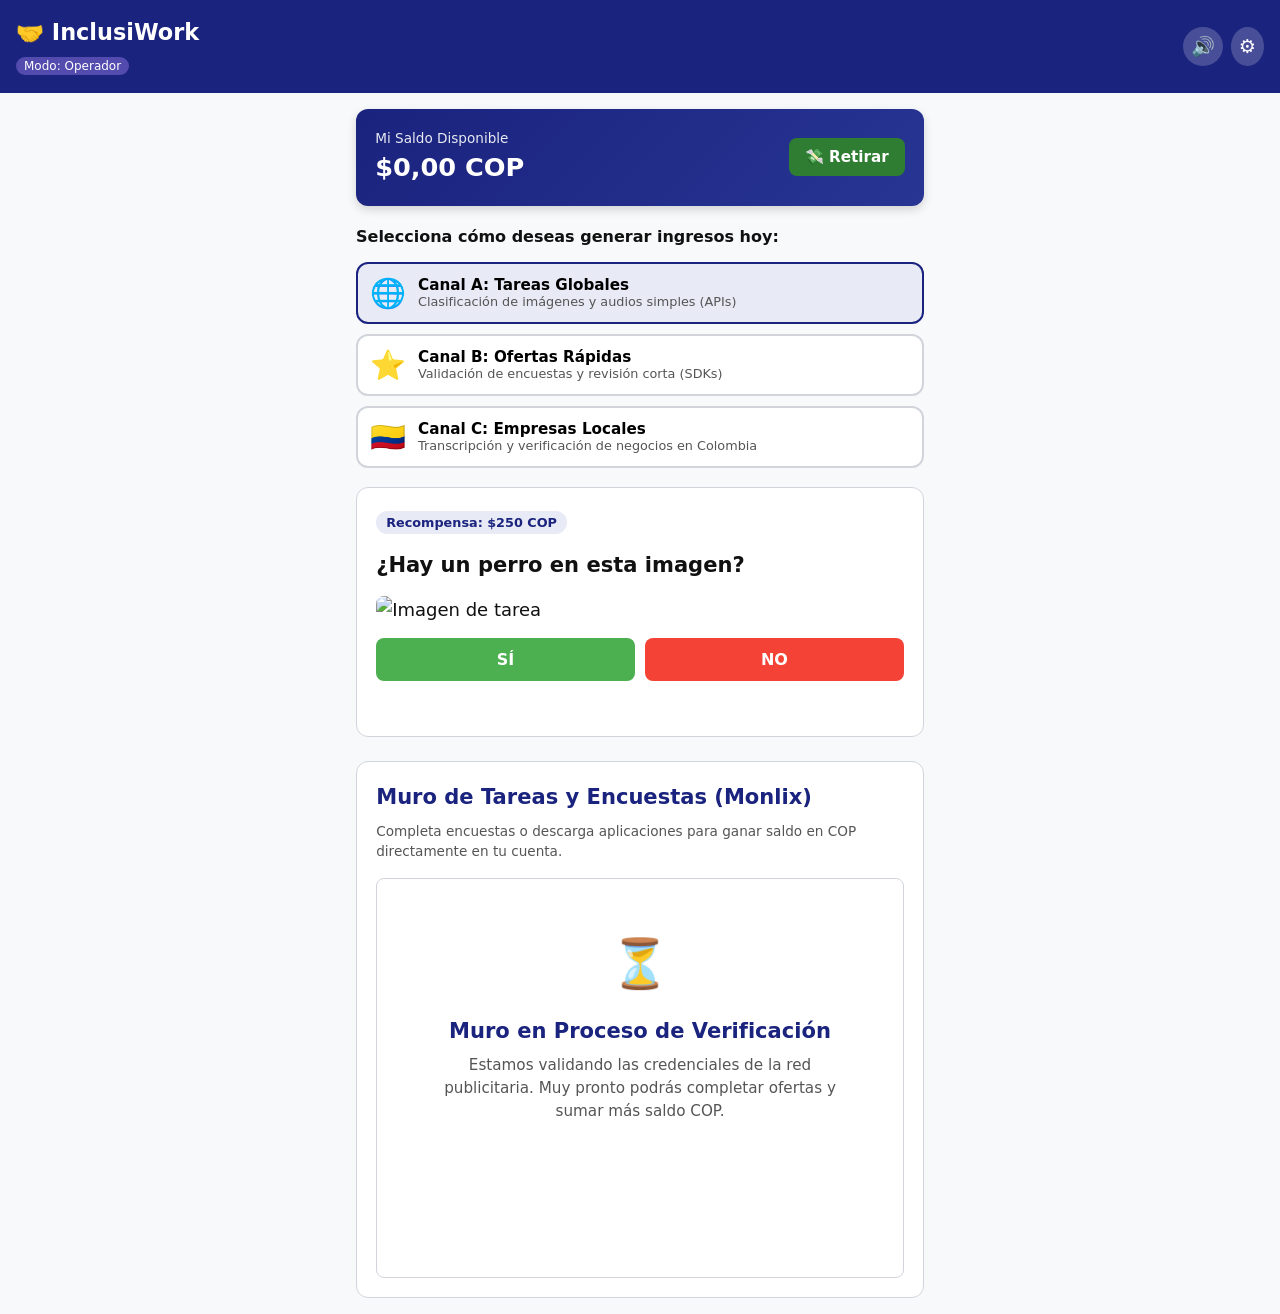
==== index.html @ e44bba0a "Actualizar index.html" ====
<!doctype html>
<html lang="es">
    <head>
        <meta charset="UTF-8" />
        <meta name="viewport" content="width=device-width, initial-scale=1.0" />
        <meta name="theme-color" content="#1a237e" />
        <title>InclusiWork - Microtareas e Ingresos</title>
        <link rel="stylesheet" href="css/styles.css?v=1.0" />
        <link rel="manifest" href="manifest.json" />
    </head>
    <body>
        <header class="navbar">
            <div class="logo-area">
                <h1>🤝 InclusiWork</h1>
                <span id="role-indicator" class="role-badge">Modo: Operador</span>
            </div>
            <div class="actions-area">
                <button
                    id="btn-voice"
                    onclick="toggleVoiceAssist()"
                    class="icon-btn"
                    title="Lector de Voz"
                    aria-label="Activar lector de voz"
                    >🔊</button
                >
                <button
                    id="btn-role"
                    onclick="switchUserRole()"
                    class="icon-btn"
                    title="Cambiar Modo de Usuario"
                    aria-label="Cambiar modo entre Operador y Tutor"
                    >⚙️</button
                >
            </div>
        </header>

        <main class="container">
            <!-- Balance y Resumen de Ganancias -->
            <section class="wallet-card">
                <div class="wallet-info">
                    <p class="wallet-label">Mi Saldo Disponible</p>
                    <h2 id="user-balance">$0.00 COP</h2>
                </div>
                <button class="btn-withdraw" onclick="openPaymentModal()"
                    >💸 Retirar</button
                >
            </section>

            <!-- Selector de Canal de Tareas (3 Vías) -->
            <section class="channels-section">
                <h3>Selecciona cómo deseas generar ingresos hoy:</h3>
                <div class="channels-grid">
                    <button
                        class="channel-card active"
                        onclick="selectChannel('api')"
                        id="chan-api"
                    >
                        <span class="chan-icon">🌐</span>
                        <div class="chan-text">
                            <strong>Canal A: Tareas Globales</strong>
                            <small
                                >Clasificación de imágenes y audios simples
                                (APIs)</small
                            >
                        </div>
                    </button>

                    <button
                        class="channel-card"
                        onclick="selectChannel('sdk')"
                        id="chan-sdk"
                    >
                        <span class="chan-icon">⭐</span>
                        <div class="chan-text">
                            <strong>Canal B: Ofertas Rápidas</strong>
                            <small
                                >Validación de encuestas y revisión corta
                                (SDKs)</small
                            >
                        </div>
                    </button>

                    <button
                        class="channel-card"
                        onclick="selectChannel('b2b')"
                        id="chan-b2b"
                    >
                        <span class="chan-icon">🇨🇴</span>
                        <div class="chan-text">
                            <strong>Canal C: Empresas Locales</strong>
                            <small
                                >Transcripción y verificación de negocios en
                                Colombia</small
                            >
                        </div>
                    </button>
                </div>
            </section>

            <!-- Área Dinámica donde se cargan las Microtareas -->
            <section id="task-workspace" class="workspace-card">
                <div id="task-content">
                    <p style="text-align: center; color: var(--subtext-color)"
                        >Cargando microtareas accesibles...</p
                    >
                </div>
            </section>

            <!-- Contenedor del Offerwall de Monlix -->
            <section style="margin-top: 1.5rem;" class="workspace-card">
                <h3 style="margin-bottom: 0.5rem; color: #1a237e;">Muro de Tareas y Encuestas (Monlix)</h3>
                <p style="font-size: 0.85rem; color: #555; margin-bottom: 1rem;">
                    Completa encuestas o descarga aplicaciones para ganar saldo en COP directamente en tu cuenta.
                </p>

                <!-- Contenedor dinámico administrado por app.js -->
                <div
                    id="monlix-offerwall-container"
                    style="
                        width: 100%;
                        min-height: 400px;
                        border: 1px solid var(--border-color);
                        border-radius: 8px;
                        overflow: hidden;
                    "
                ></div>
            </section>
        </main>

        <!-- Modal de Retiro / Saldo -->
        <div id="payment-modal" class="modal hidden">
            <div class="modal-content">
                <h3>Retirar mis Ganancias</h3>
                <p>Selecciona tu billetera o método de pago local:</p>
                <div class="pay-methods-grid">
                    <button class="pay-btn" onclick="requestWithdrawal('Nequi')"
                        >📱 Nequi</button
                    >
                    <button
                        class="pay-btn"
                        onclick="requestWithdrawal('Daviplata')"
                        >🔴 Daviplata</button
                    >
                    <button
                        class="pay-btn"
                        onclick="requestWithdrawal('Binance')"
                        >🟡 Binance Pay</button
                    >
                </div>
                <button class="btn-close" onclick="closePaymentModal()"
                    >Cerrar</button
                >
            </div>
        </div>

        <script src="js/app.js"></script>
        <script src="js/tasks_engine.js"></script>
        <script src="js/payments.js"></script>
    </body>
</html>
---- css/styles.css ----
:root {
    --primary: #1a237e;
    --primary-light: #534bae;
    --accent: #2e7d32;
    --bg-color: #f8f9fa;
    --card-bg: #ffffff;
    --text-color: #111111;
    --subtext-color: #555555;
    --border-color: #d1d5db;
    --radius: 12px;
}

* {
    box-sizing: border-box;
    margin: 0;
    padding: 0;
    font-family: system-ui, -apple-system, sans-serif;
}

body {
    background-color: var(--bg-color);
    color: var(--text-color);
    font-size: 18px; /* Tamaño de letra aumentado para accesibilidad */
    line-height: 1.5;
}

.navbar {
    background-color: var(--primary);
    color: white;
    padding: 1rem;
    display: flex;
    justify-content: space-between;
    align-items: center;
}

.logo-area h1 {
    font-size: 1.4rem;
}

.role-badge {
    font-size: 0.75rem;
    background: var(--primary-light);
    padding: 2px 8px;
    border-radius: 10px;
}

.actions-area {
    display: flex;
    gap: 8px;
}

.icon-btn {
    background: rgba(255, 255, 255, 0.2);
    border: none;
    color: white;
    font-size: 1.2rem;
    padding: 8px;
    border-radius: 50%;
    cursor: pointer;
}

.container {
    max-width: 600px;
    margin: 0 auto;
    padding: 1rem;
}

.wallet-card {
    background: linear-gradient(135deg, #1a237e, #283593);
    color: white;
    padding: 1.2rem;
    border-radius: var(--radius);
    display: flex;
    justify-content: space-between;
    align-items: center;
    margin-bottom: 1.2rem;
    box-shadow: 0 4px 10px rgba(0, 0, 0, 0.15);
}

.wallet-label {
    font-size: 0.85rem;
    opacity: 0.9;
}

#user-balance {
    font-size: 1.6rem;
    font-weight: bold;
}

.btn-withdraw {
    background-color: var(--accent);
    color: white;
    border: none;
    padding: 10px 16px;
    border-radius: 8px;
    font-weight: bold;
    font-size: 0.95rem;
    cursor: pointer;
}

.channels-section h3 {
    font-size: 1rem;
    margin-bottom: 0.8rem;
}

.channels-grid {
    display: flex;
    flex-direction: column;
    gap: 10px;
    margin-bottom: 1.2rem;
}

.channel-card {
    display: flex;
    align-items: center;
    gap: 12px;
    padding: 12px;
    background: var(--card-bg);
    border: 2px solid var(--border-color);
    border-radius: var(--radius);
    text-align: left;
    cursor: pointer;
    transition: all 0.2s;
}

.channel-card.active {
    border-color: var(--primary);
    background-color: #e8eaf6;
}

.chan-icon {
    font-size: 1.8rem;
}

.chan-text strong {
    display: block;
    font-size: 0.95rem;
}

.chan-text small {
    color: var(--subtext-color);
    font-size: 0.8rem;
}

.workspace-card {
    background: var(--card-bg);
    padding: 1.2rem;
    border-radius: var(--radius);
    border: 1px solid var(--border-color);
    min-height: 250px;
}

/* Modal y Pasarela de Retiros */
.modal {
    position: fixed;
    top: 0;
    left: 0;
    width: 100%;
    height: 100%;
    background: rgba(0, 0, 0, 0.6);
    display: flex;
    justify-content: center;
    align-items: center;
    z-index: 1000;
}

.modal.hidden {
    display: none;
}

.modal-content {
    background: #ffffff;
    padding: 25px;
    border-radius: var(--radius);
    width: 90%;
    max-width: 400px;
    text-align: center;
    box-shadow: 0 4px 15px rgba(0,0,0,0.3);
}

.pay-methods-grid {
    display: flex;
    flex-direction: column;
    gap: 10px;
    margin: 20px 0;
}

.pay-btn {
    padding: 12px;
    border: 1px solid var(--border-color);
    background: #f8f9fa;
    border-radius: 8px;
    font-size: 16px;
    font-weight: bold;
    cursor: pointer;
    transition: background 0.2s;
}

.pay-btn:hover {
    background: #e2e8f0;
}

.btn-close {
    background: #ef4444;
    color: white;
    border: none;
    padding: 10px 20px;
    border-radius: 6px;
    cursor: pointer;
}
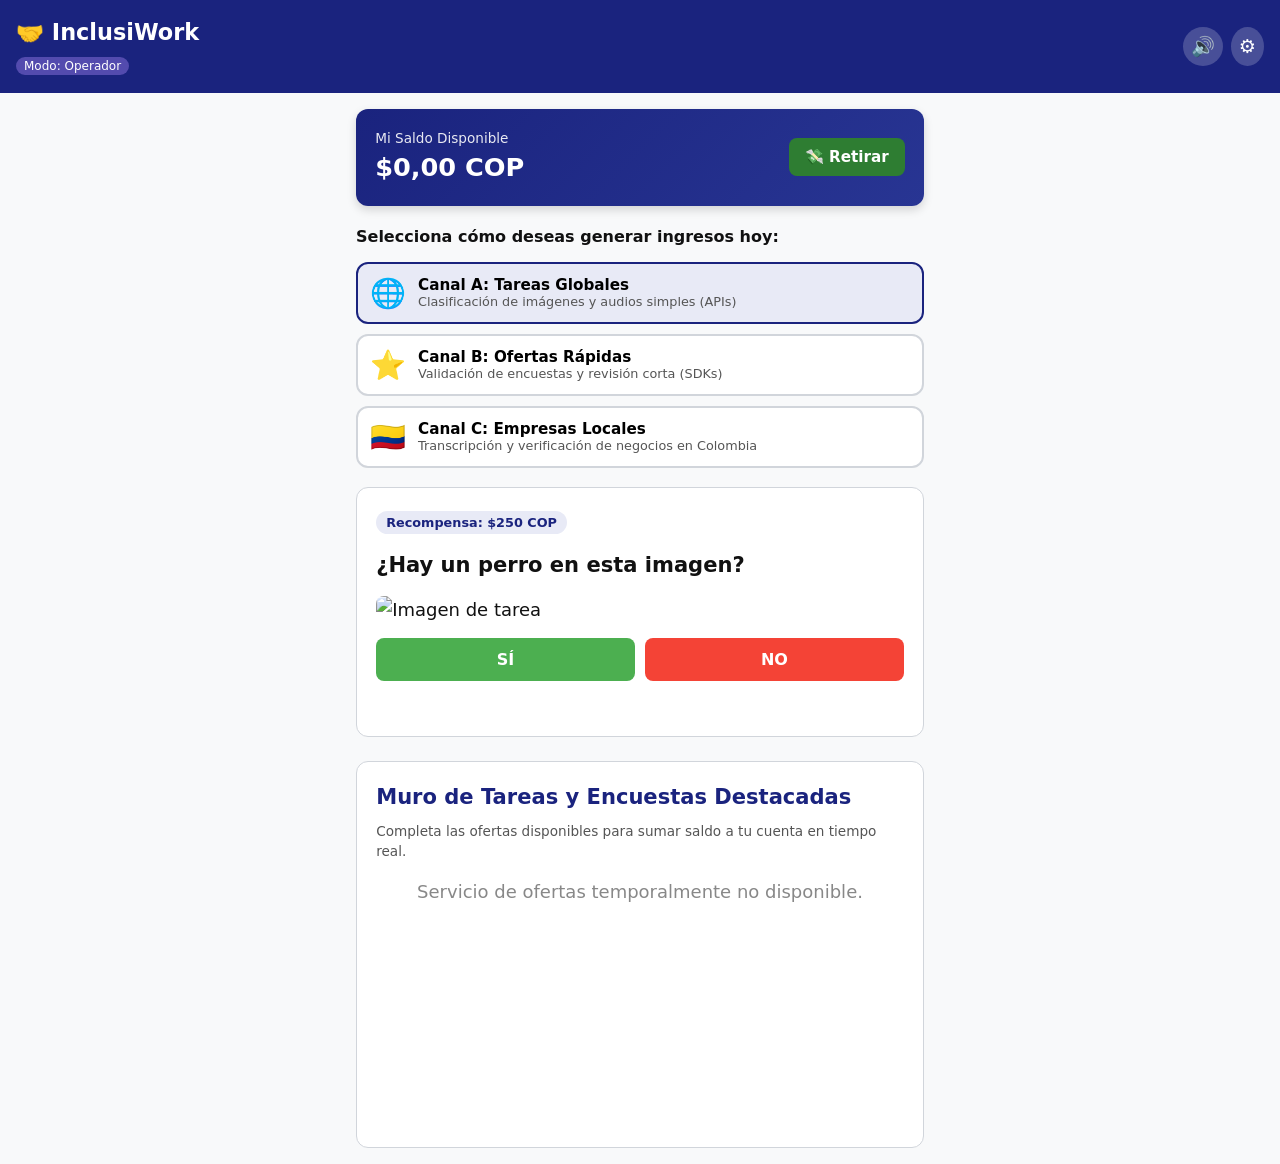
==== commit ea731dec: "Actualizar index.html" ====
--- a/index.html
+++ b/index.html
@@ -12,7 +12,9 @@
         <header class="navbar">
             <div class="logo-area">
                 <h1>🤝 InclusiWork</h1>
-                <span id="role-indicator" class="role-badge">Modo: Operador</span>
+                <span id="role-indicator" class="role-badge"
+                    >Modo: Operador</span
+                >
             </div>
             <div class="actions-area">
                 <button
@@ -107,23 +109,26 @@
             </section>
 
             <!-- Contenedor del Offerwall de Monlix -->
-            <section style="margin-top: 1.5rem;" class="workspace-card">
-                <h3 style="margin-bottom: 0.5rem; color: #1a237e;">Muro de Tareas y Encuestas (Monlix)</h3>
-                <p style="font-size: 0.85rem; color: #555; margin-bottom: 1rem;">
-                    Completa encuestas o descarga aplicaciones para ganar saldo en COP directamente en tu cuenta.
+
+            <!-- Seccion de Ofertas OGAds -->
+            <section style="margin-top: 1.5rem" class="workspace-card">
+                <h3 style="margin-bottom: 0.5rem; color: #1a237e"
+                    >Muro de Tareas y Encuestas Destacadas</h3
+                >
+                <p style="font-size: 0.85rem; color: #555; margin-bottom: 1rem">
+                    Completa las ofertas disponibles para sumar saldo a tu
+                    cuenta en tiempo real.
                 </p>
 
-                <!-- Contenedor dinámico administrado por app.js -->
+                <!-- Contenedor dinámico para OGAds -->
                 <div
-                    id="monlix-offerwall-container"
-                    style="
-                        width: 100%;
-                        min-height: 400px;
-                        border: 1px solid var(--border-color);
-                        border-radius: 8px;
-                        overflow: hidden;
-                    "
-                ></div>
+                    id="ogads-offerwall-container"
+                    style="width: 100%; min-height: 250px"
+                >
+                    <p style="text-align: center; color: #666; padding: 2rem"
+                        >Cargando ofertas disponibles...</p
+                    >
+                </div>
             </section>
         </main>
 
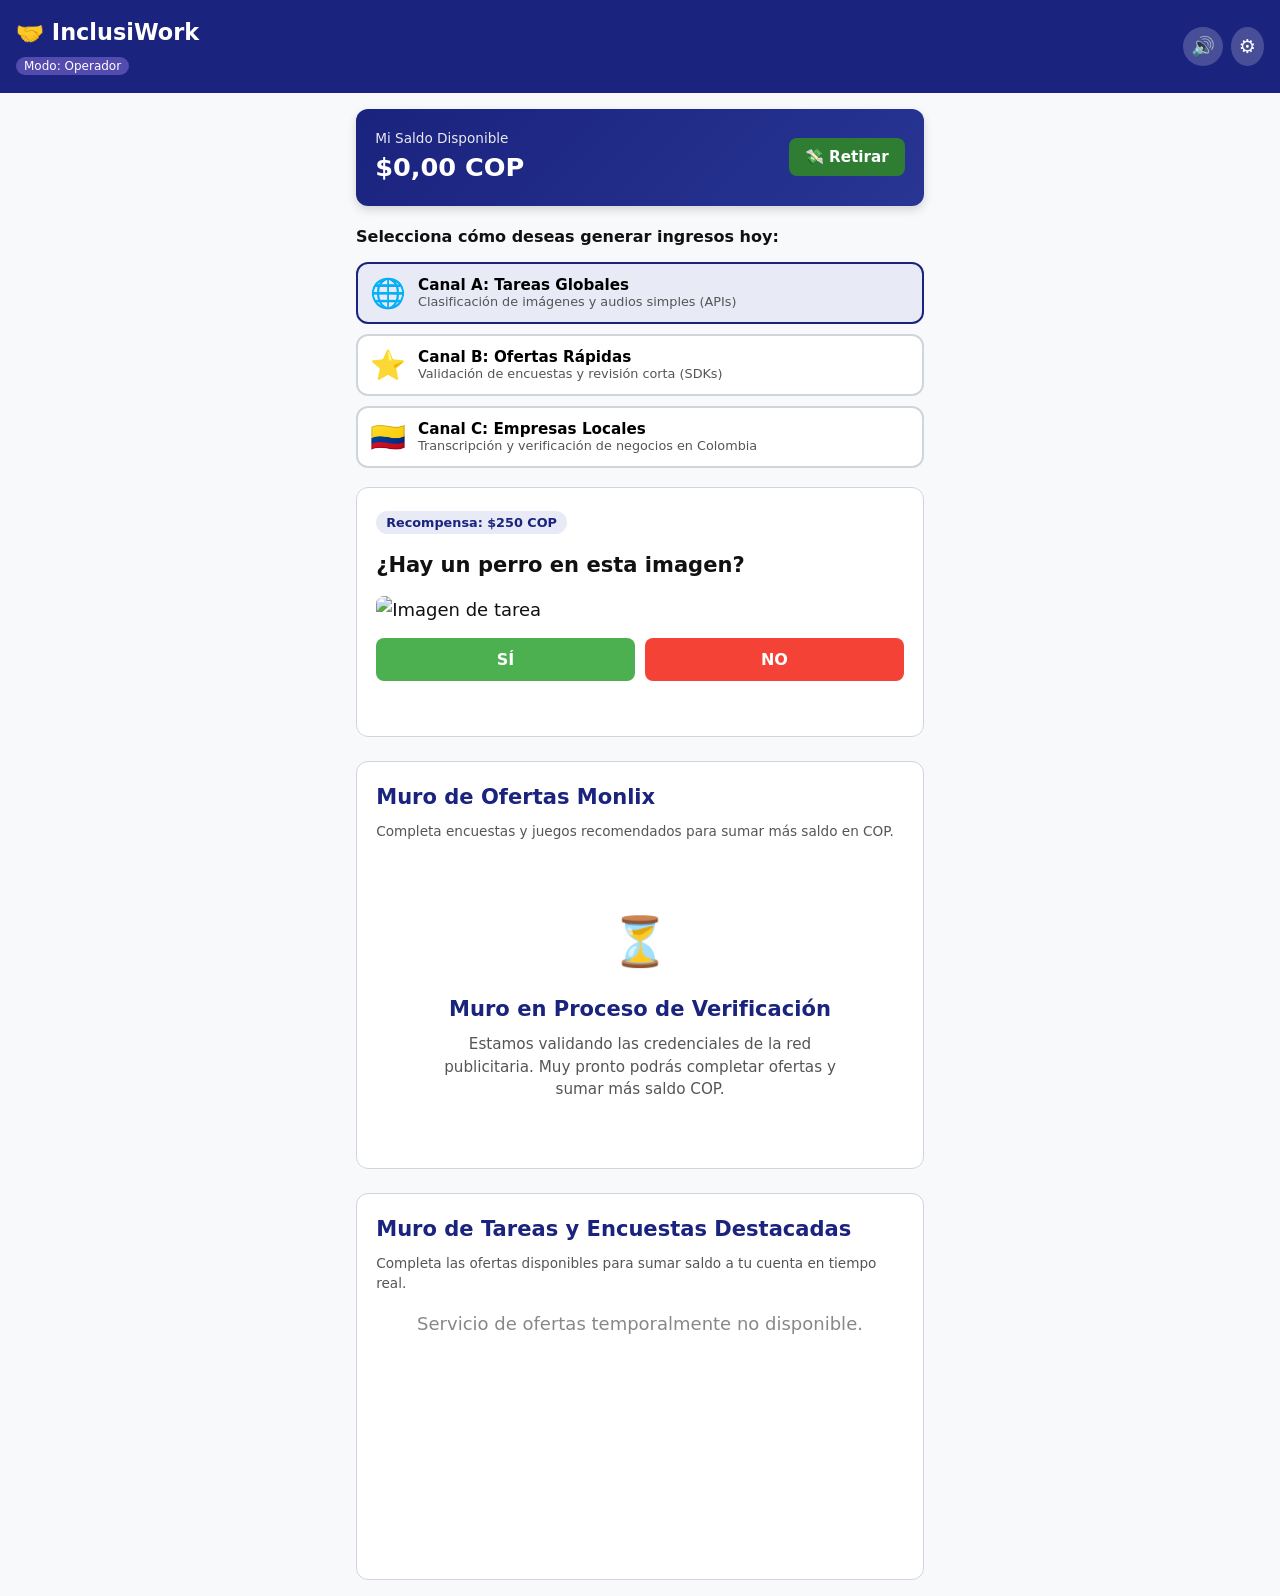
==== commit 8fbc3c47: "Actualizar index.html" ====
--- a/index.html
+++ b/index.html
@@ -109,6 +109,18 @@
             </section>
 
             <!-- Contenedor del Offerwall de Monlix -->
+<!-- Seccion de Ofertas Monlix -->
+<section style="margin-top: 1.5rem" class="workspace-card">
+    <h3 style="margin-bottom: 0.5rem; color: #1a237e">Muro de Ofertas Monlix</h3>
+    <p style="font-size: 0.85rem; color: #555; margin-bottom: 1rem">
+        Completa encuestas y juegos recomendados para sumar más saldo en COP.
+    </p>
+
+    <!-- Contenedor dinámico para Monlix -->
+    <div id="monlix-offerwall-container" style="width: 100%; min-height: 250px">
+        <p style="text-align: center; color: #666; padding: 2rem">Cargando muro de Monlix...</p>
+    </div>
+</section>
 
             <!-- Seccion de Ofertas OGAds -->
             <section style="margin-top: 1.5rem" class="workspace-card">
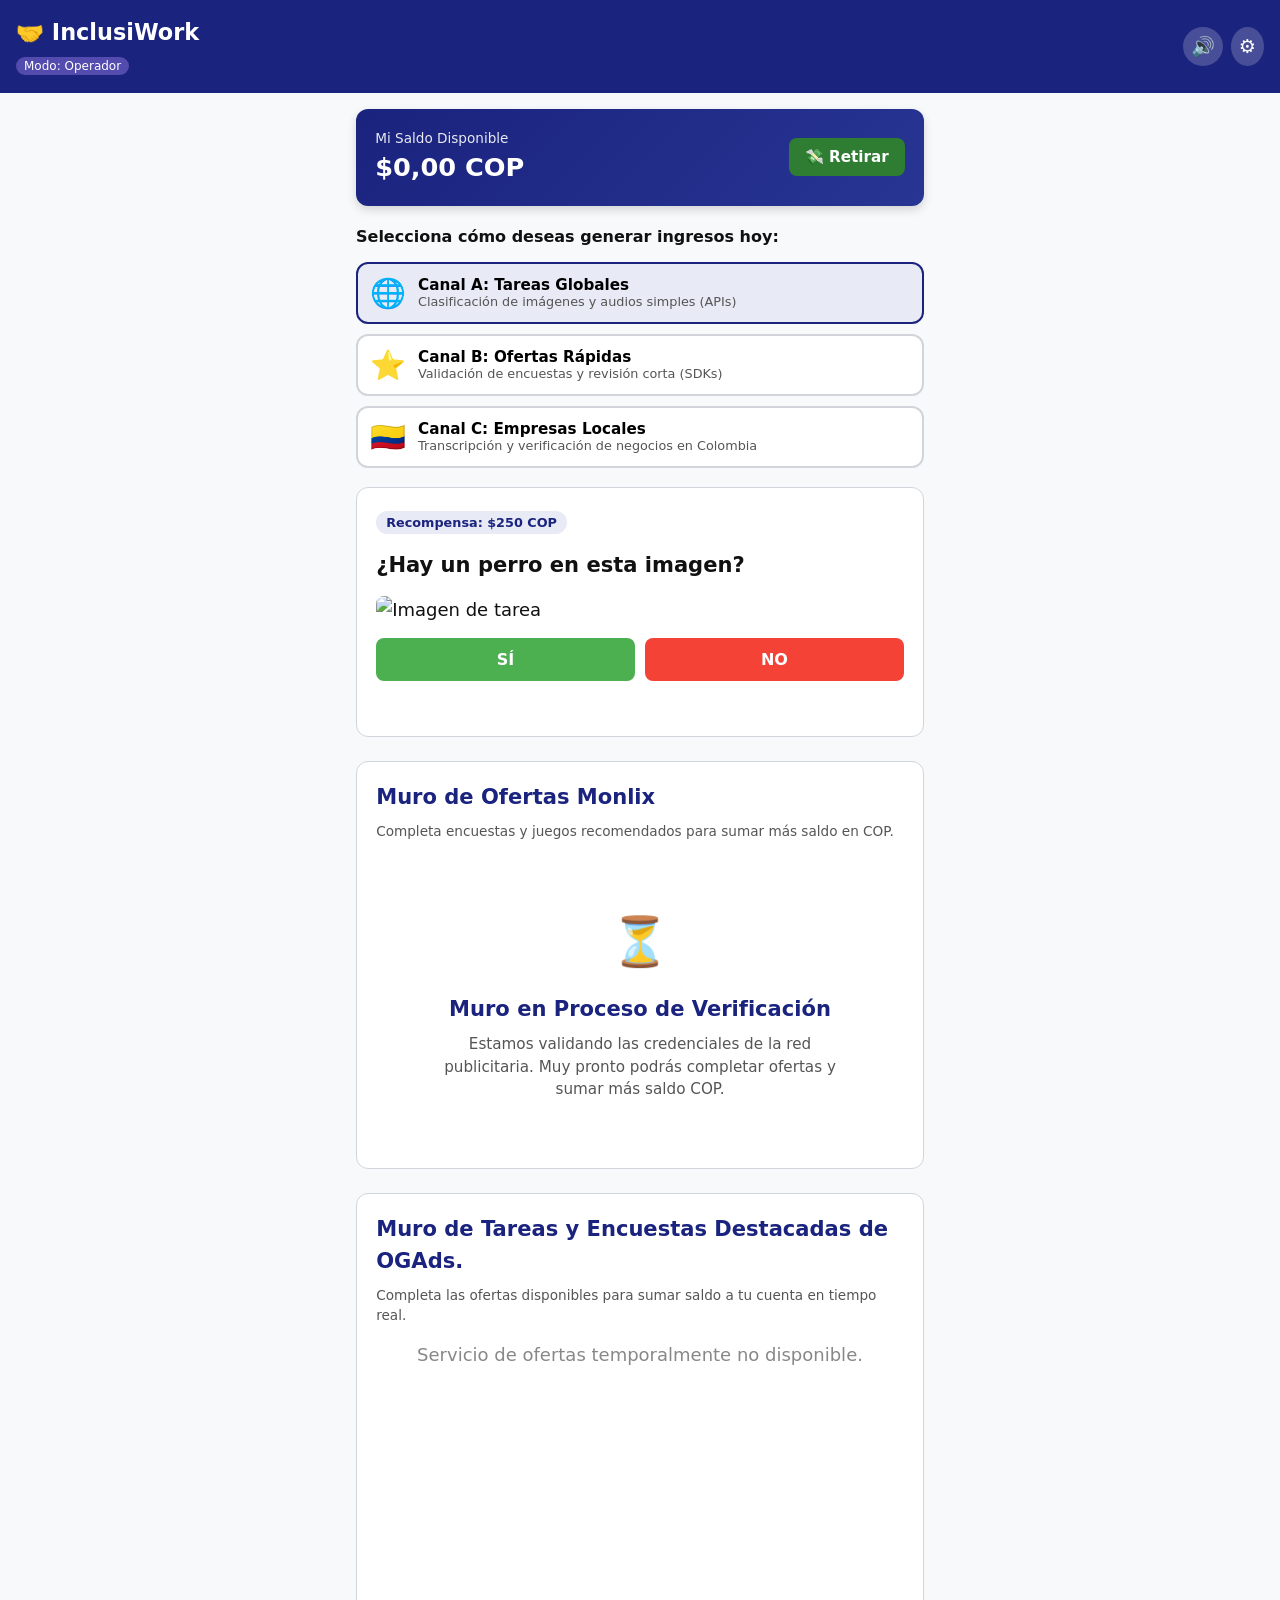
==== commit c2b812d0: "Actualizar index.html" ====
--- a/index.html
+++ b/index.html
@@ -12,9 +12,7 @@
         <header class="navbar">
             <div class="logo-area">
                 <h1>🤝 InclusiWork</h1>
-                <span id="role-indicator" class="role-badge"
-                    >Modo: Operador</span
-                >
+                <span id="role-indicator" class="role-badge">Modo: Operador</span>
             </div>
             <div class="actions-area">
                 <button
@@ -23,16 +21,14 @@
                     class="icon-btn"
                     title="Lector de Voz"
                     aria-label="Activar lector de voz"
-                    >🔊</button
-                >
+                >🔊</button>
                 <button
                     id="btn-role"
                     onclick="switchUserRole()"
                     class="icon-btn"
                     title="Cambiar Modo de Usuario"
                     aria-label="Cambiar modo entre Operador y Tutor"
-                    >⚙️</button
-                >
+                >⚙️</button>
             </div>
         </header>
 
@@ -43,9 +39,7 @@
                     <p class="wallet-label">Mi Saldo Disponible</p>
                     <h2 id="user-balance">$0.00 COP</h2>
                 </div>
-                <button class="btn-withdraw" onclick="openPaymentModal()"
-                    >💸 Retirar</button
-                >
+                <button class="btn-withdraw" onclick="openPaymentModal()">💸 Retirar</button>
             </section>
 
             <!-- Selector de Canal de Tareas (3 Vías) -->
@@ -60,10 +54,7 @@
                         <span class="chan-icon">🌐</span>
                         <div class="chan-text">
                             <strong>Canal A: Tareas Globales</strong>
-                            <small
-                                >Clasificación de imágenes y audios simples
-                                (APIs)</small
-                            >
+                            <small>Clasificación de imágenes y audios simples (APIs)</small>
                         </div>
                     </button>
 
@@ -75,10 +66,7 @@
                         <span class="chan-icon">⭐</span>
                         <div class="chan-text">
                             <strong>Canal B: Ofertas Rápidas</strong>
-                            <small
-                                >Validación de encuestas y revisión corta
-                                (SDKs)</small
-                            >
+                            <small>Validación de encuestas y revisión corta (SDKs)</small>
                         </div>
                     </button>
 
@@ -90,10 +78,7 @@
                         <span class="chan-icon">🇨🇴</span>
                         <div class="chan-text">
                             <strong>Canal C: Empresas Locales</strong>
-                            <small
-                                >Transcripción y verificación de negocios en
-                                Colombia</small
-                            >
+                            <small>Transcripción y verificación de negocios en Colombia</small>
                         </div>
                     </button>
                 </div>
@@ -102,44 +87,33 @@
             <!-- Área Dinámica donde se cargan las Microtareas -->
             <section id="task-workspace" class="workspace-card">
                 <div id="task-content">
-                    <p style="text-align: center; color: var(--subtext-color)"
-                        >Cargando microtareas accesibles...</p
-                    >
+                    <p style="text-align: center; color: var(--subtext-color)">Cargando microtareas accesibles...</p>
                 </div>
             </section>
 
-            <!-- Contenedor del Offerwall de Monlix -->
-<!-- Seccion de Ofertas Monlix -->
-<section style="margin-top: 1.5rem" class="workspace-card">
-    <h3 style="margin-bottom: 0.5rem; color: #1a237e">Muro de Ofertas Monlix</h3>
-    <p style="font-size: 0.85rem; color: #555; margin-bottom: 1rem">
-        Completa encuestas y juegos recomendados para sumar más saldo en COP.
-    </p>
+            <!-- Sección de Ofertas Monlix -->
+            <section style="margin-top: 1.5rem" class="workspace-card">
+                <h3 style="margin-bottom: 0.5rem; color: #1a237e">Muro de Ofertas Monlix</h3>
+                <p style="font-size: 0.85rem; color: #555; margin-bottom: 1rem">
+                    Completa encuestas y juegos recomendados para sumar más saldo en COP.
+                </p>
 
-    <!-- Contenedor dinámico para Monlix -->
-    <div id="monlix-offerwall-container" style="width: 100%; min-height: 250px">
-        <p style="text-align: center; color: #666; padding: 2rem">Cargando muro de Monlix...</p>
-    </div>
-</section>
+                <!-- Contenedor dinámico para Monlix -->
+                <div id="monlix-offerwall-container" style="width: 100%; min-height: 250px">
+                    <p style="text-align: center; color: #666; padding: 2rem">Cargando muro de Monlix...</p>
+                </div>
+            </section>
 
-            <!-- Seccion de Ofertas OGAds -->
+            <!-- Sección de Ofertas OGAds -->
             <section style="margin-top: 1.5rem" class="workspace-card">
-                <h3 style="margin-bottom: 0.5rem; color: #1a237e"
-                    >Muro de Tareas y Encuestas Destacadas</h3
-                >
+                <h3 style="margin-bottom: 0.5rem; color: #1a237e">Muro de Tareas y Encuestas Destacadas de OGAds.</h3>
                 <p style="font-size: 0.85rem; color: #555; margin-bottom: 1rem">
-                    Completa las ofertas disponibles para sumar saldo a tu
-                    cuenta en tiempo real.
+                    Completa las ofertas disponibles para sumar saldo a tu cuenta en tiempo real.
                 </p>
 
                 <!-- Contenedor dinámico para OGAds -->
-                <div
-                    id="ogads-offerwall-container"
-                    style="width: 100%; min-height: 250px"
-                >
-                    <p style="text-align: center; color: #666; padding: 2rem"
-                        >Cargando ofertas disponibles...</p
-                    >
+                <div id="ogads-offerwall-container" style="width: 100%; min-height: 250px">
+                    <p style="text-align: center; color: #666; padding: 2rem">Cargando ofertas disponibles...</p>
                 </div>
             </section>
         </main>
@@ -150,23 +124,11 @@
                 <h3>Retirar mis Ganancias</h3>
                 <p>Selecciona tu billetera o método de pago local:</p>
                 <div class="pay-methods-grid">
-                    <button class="pay-btn" onclick="requestWithdrawal('Nequi')"
-                        >📱 Nequi</button
-                    >
-                    <button
-                        class="pay-btn"
-                        onclick="requestWithdrawal('Daviplata')"
-                        >🔴 Daviplata</button
-                    >
-                    <button
-                        class="pay-btn"
-                        onclick="requestWithdrawal('Binance')"
-                        >🟡 Binance Pay</button
-                    >
+                    <button class="pay-btn" onclick="requestWithdrawal('Nequi')">📱 Nequi</button>
+                    <button class="pay-btn" onclick="requestWithdrawal('Daviplata')">🔴 Daviplata</button>
+                    <button class="pay-btn" onclick="requestWithdrawal('Binance')">🟡 Binance Pay</button>
                 </div>
-                <button class="btn-close" onclick="closePaymentModal()"
-                    >Cerrar</button
-                >
+                <button class="btn-close" onclick="closePaymentModal()">Cerrar</button>
             </div>
         </div>
 
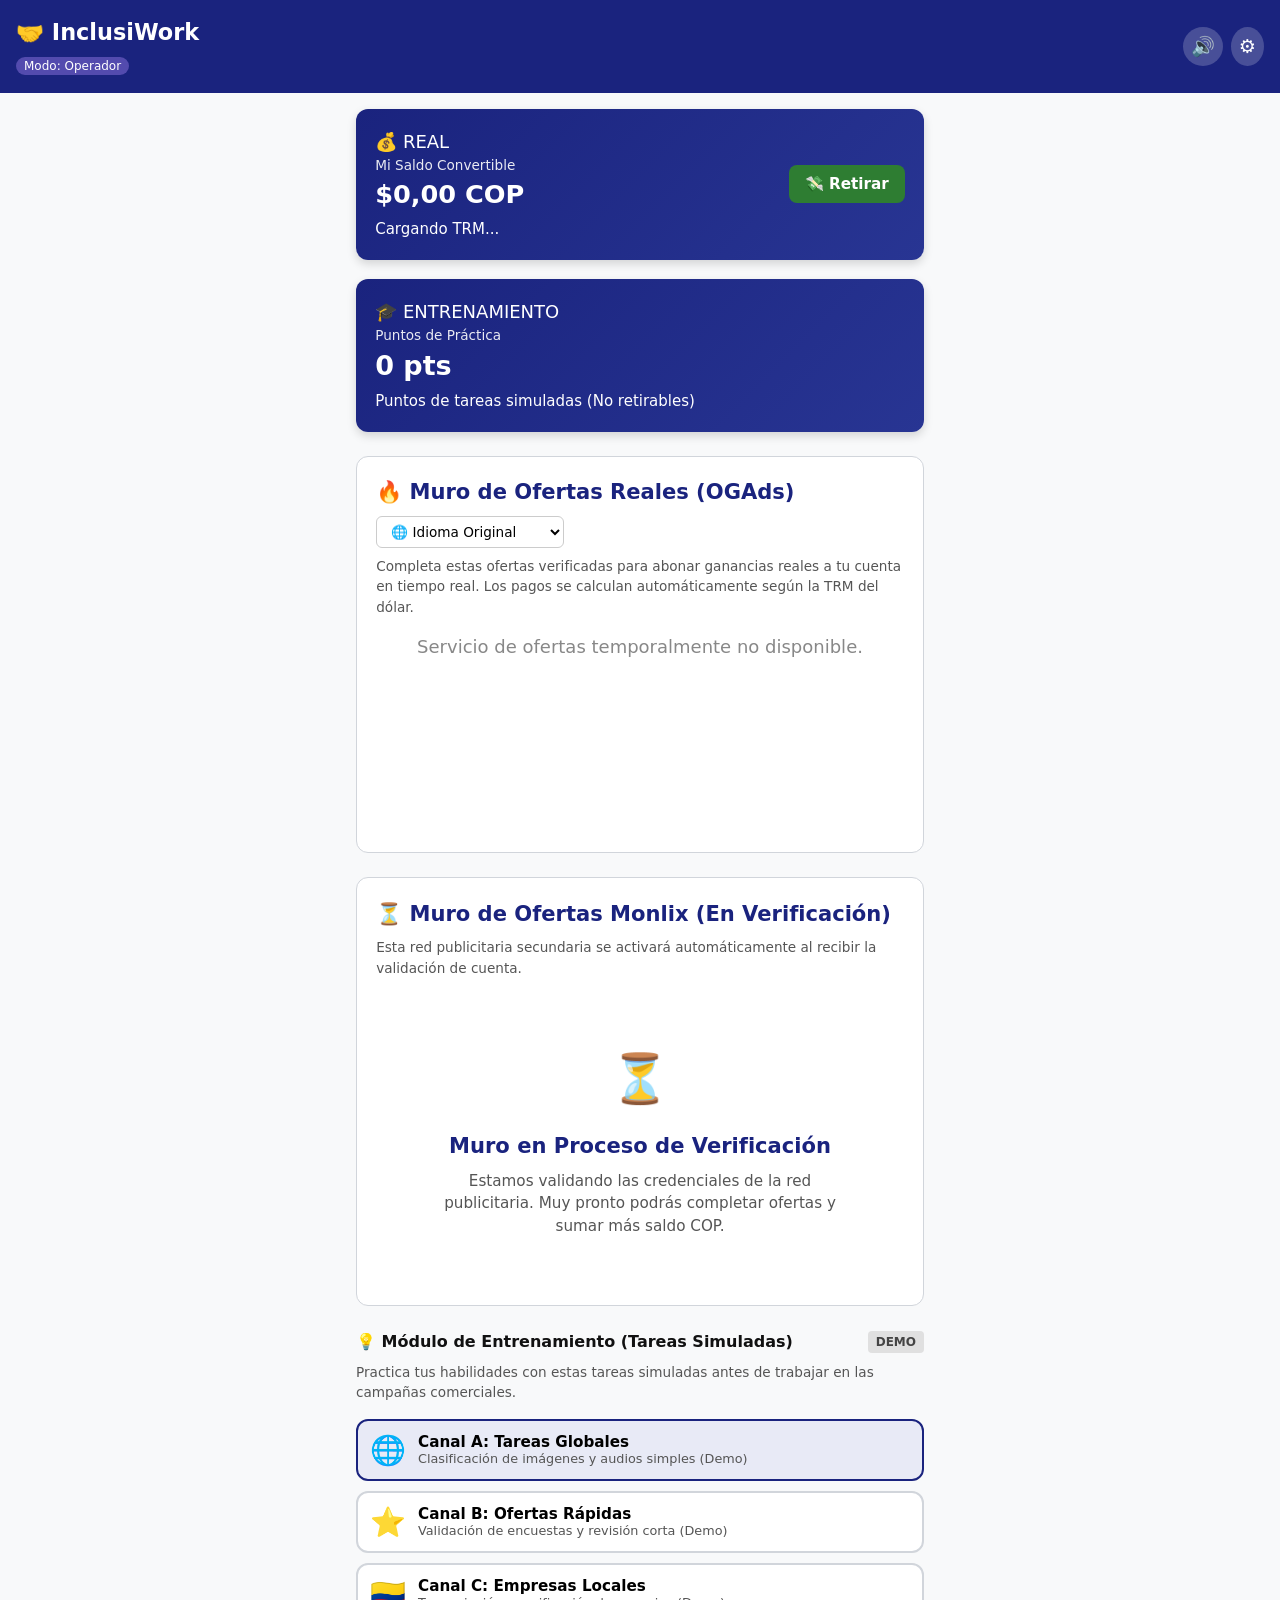
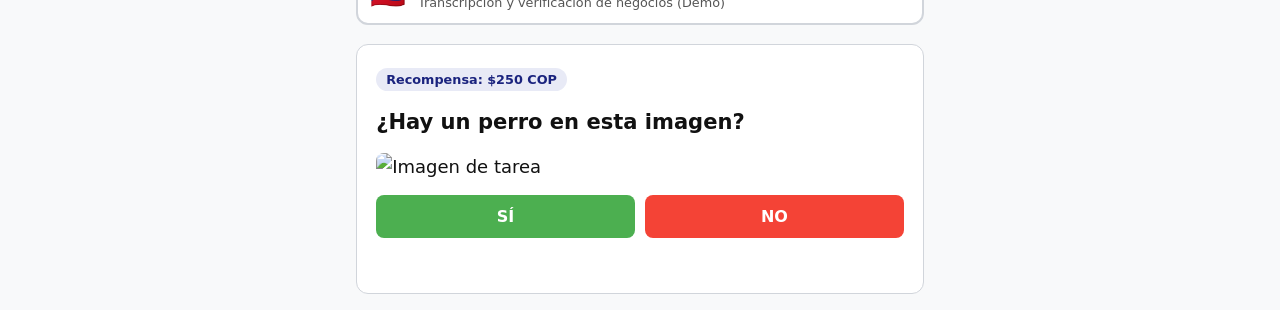
==== commit 3d6d0246: "Actualizar index.html" ====
--- a/index.html
+++ b/index.html
@@ -5,7 +5,7 @@
         <meta name="viewport" content="width=device-width, initial-scale=1.0" />
         <meta name="theme-color" content="#1a237e" />
         <title>InclusiWork - Microtareas e Ingresos</title>
-        <link rel="stylesheet" href="css/styles.css?v=1.0" />
+        <link rel="stylesheet" href="css/styles.css?v=1.1" />
         <link rel="manifest" href="manifest.json" />
     </head>
     <body>
@@ -33,92 +33,105 @@
         </header>
 
         <main class="container">
-            <!-- Balance y Resumen de Ganancias -->
-            <section class="wallet-card">
-                <div class="wallet-info">
-                    <p class="wallet-label">Mi Saldo Disponible</p>
-                    <h2 id="user-balance">$0.00 COP</h2>
+            <!-- Balances Diferenciados -->
+            <section class="wallet-container">
+                <!-- Saldo Real -->
+                <div class="wallet-card wallet-real">
+                    <div class="wallet-info">
+                        <span class="badge-type badge-real">💰 REAL</span>
+                        <p class="wallet-label">Mi Saldo Convertible</p>
+                        <h2 id="user-balance">$0.00 COP</h2>
+                        <small id="trm-indicator">Cargando TRM...</small>
+                    </div>
+                    <button class="btn-withdraw" onclick="openPaymentModal()">💸 Retirar</button>
                 </div>
-                <button class="btn-withdraw" onclick="openPaymentModal()">💸 Retirar</button>
+
+                <!-- Saldo de Práctica -->
+                <div class="wallet-card wallet-practice">
+                    <div class="wallet-info">
+                        <span class="badge-type badge-demo">🎓 ENTRENAMIENTO</span>
+                        <p class="wallet-label">Puntos de Práctica</p>
+                        <h2 id="user-practice-balance">0 pts</h2>
+                        <small>Puntos de tareas simuladas (No retirables)</small>
+                    </div>
+                </div>
             </section>
 
-            <!-- Selector de Canal de Tareas (3 Vías) -->
-            <section class="channels-section">
-                <h3>Selecciona cómo deseas generar ingresos hoy:</h3>
+            <!-- Muro de Ofertas Reales (OGAds) -->
+            <section style="margin-top: 1.5rem" class="workspace-card">
+                <div style="display: flex; justify-content: space-between; align-items: center; margin-bottom: 0.5rem; flex-wrap: wrap; gap: 8px;">
+                    <h3 style="color: #1a237e; margin: 0;">🔥 Muro de Ofertas Reales (OGAds)</h3>
+                    <select id="ogads-lang-select" onchange="toggleOgadsLanguage()" style="padding: 6px 10px; border-radius: 6px; border: 1px solid #ccc; font-size: 0.85rem; background: #fff; cursor: pointer;">
+                        <option value="original">🌐 Idioma Original</option>
+                        <option value="es">🇪🇸 Traducir a Español</option>
+                    </select>
+                </div>
+                <p style="font-size: 0.85rem; color: #555; margin-bottom: 1rem">
+                    Completa estas ofertas verificadas para abonar ganancias reales a tu cuenta en tiempo real. Los pagos se calculan automáticamente según la TRM del dólar.
+                </p>
+
+                <div id="ogads-offerwall-container" style="width: 100%; min-height: 200px">
+                    <p style="text-align: center; color: #666; padding: 2rem">Cargando ofertas en tiempo real...</p>
+                </div>
+            </section>
+
+            <!-- Muro de Ofertas Monlix -->
+            <section style="margin-top: 1.5rem" class="workspace-card">
+                <h3 style="margin-bottom: 0.5rem; color: #1a237e">⏳ Muro de Ofertas Monlix (En Verificación)</h3>
+                <p style="font-size: 0.85rem; color: #555; margin-bottom: 1rem">
+                    Esta red publicitaria secundaria se activará automáticamente al recibir la validación de cuenta.
+                </p>
+
+                <div id="monlix-offerwall-container" style="width: 100%; min-height: 150px">
+                    <p style="text-align: center; color: #666; padding: 2rem">Cargando muro de Monlix...</p>
+                </div>
+            </section>
+
+            <!-- Selector de Canales de Práctica / Demostración -->
+            <section class="channels-section" style="margin-top: 1.5rem;">
+                <div style="display: flex; justify-content: space-between; align-items: center; margin-bottom: 0.5rem;">
+                    <h3 style="margin: 0;">💡 Módulo de Entrenamiento (Tareas Simuladas)</h3>
+                    <span style="background: #e0e0e0; font-size: 0.75rem; padding: 2px 8px; border-radius: 4px; font-weight: bold; color: #444;">DEMO</span>
+                </div>
+                <p style="font-size: 0.85rem; color: #555; margin-bottom: 1rem;">
+                    Practica tus habilidades con estas tareas simuladas antes de trabajar en las campañas comerciales.
+                </p>
                 <div class="channels-grid">
-                    <button
-                        class="channel-card active"
-                        onclick="selectChannel('api')"
-                        id="chan-api"
-                    >
+                    <button class="channel-card active" onclick="selectChannel('api')" id="chan-api">
                         <span class="chan-icon">🌐</span>
                         <div class="chan-text">
                             <strong>Canal A: Tareas Globales</strong>
-                            <small>Clasificación de imágenes y audios simples (APIs)</small>
+                            <small>Clasificación de imágenes y audios simples (Demo)</small>
                         </div>
                     </button>
 
-                    <button
-                        class="channel-card"
-                        onclick="selectChannel('sdk')"
-                        id="chan-sdk"
-                    >
+                    <button class="channel-card" onclick="selectChannel('sdk')" id="chan-sdk">
                         <span class="chan-icon">⭐</span>
                         <div class="chan-text">
                             <strong>Canal B: Ofertas Rápidas</strong>
-                            <small>Validación de encuestas y revisión corta (SDKs)</small>
+                            <small>Validación de encuestas y revisión corta (Demo)</small>
                         </div>
                     </button>
 
-                    <button
-                        class="channel-card"
-                        onclick="selectChannel('b2b')"
-                        id="chan-b2b"
-                    >
+                    <button class="channel-card" onclick="selectChannel('b2b')" id="chan-b2b">
                         <span class="chan-icon">🇨🇴</span>
                         <div class="chan-text">
                             <strong>Canal C: Empresas Locales</strong>
-                            <small>Transcripción y verificación de negocios en Colombia</small>
+                            <small>Transcripción y verificación de negocios (Demo)</small>
                         </div>
                     </button>
                 </div>
             </section>
 
-            <!-- Área Dinámica donde se cargan las Microtareas -->
-            <section id="task-workspace" class="workspace-card">
+            <!-- Área Dinámica de Práctica -->
+            <section id="task-workspace" class="workspace-card" style="margin-top: 1rem;">
                 <div id="task-content">
-                    <p style="text-align: center; color: var(--subtext-color)">Cargando microtareas accesibles...</p>
-                </div>
-            </section>
-
-            <!-- Sección de Ofertas Monlix -->
-            <section style="margin-top: 1.5rem" class="workspace-card">
-                <h3 style="margin-bottom: 0.5rem; color: #1a237e">Muro de Ofertas Monlix</h3>
-                <p style="font-size: 0.85rem; color: #555; margin-bottom: 1rem">
-                    Completa encuestas y juegos recomendados para sumar más saldo en COP.
-                </p>
-
-                <!-- Contenedor dinámico para Monlix -->
-                <div id="monlix-offerwall-container" style="width: 100%; min-height: 250px">
-                    <p style="text-align: center; color: #666; padding: 2rem">Cargando muro de Monlix...</p>
-                </div>
-            </section>
-
-            <!-- Sección de Ofertas OGAds -->
-            <section style="margin-top: 1.5rem" class="workspace-card">
-                <h3 style="margin-bottom: 0.5rem; color: #1a237e">Muro de Tareas y Encuestas Destacadas de OGAds.</h3>
-                <p style="font-size: 0.85rem; color: #555; margin-bottom: 1rem">
-                    Completa las ofertas disponibles para sumar saldo a tu cuenta en tiempo real.
-                </p>
-
-                <!-- Contenedor dinámico para OGAds -->
-                <div id="ogads-offerwall-container" style="width: 100%; min-height: 250px">
-                    <p style="text-align: center; color: #666; padding: 2rem">Cargando ofertas disponibles...</p>
+                    <p style="text-align: center; color: var(--subtext-color)">Cargando espacio de práctica...</p>
                 </div>
             </section>
         </main>
 
-        <!-- Modal de Retiro / Saldo -->
+        <!-- Modal de Retiro -->
         <div id="payment-modal" class="modal hidden">
             <div class="modal-content">
                 <h3>Retirar mis Ganancias</h3>
@@ -132,8 +145,7 @@
             </div>
         </div>
 
-        <script src="js/app.js"></script>
-        <script src="js/tasks_engine.js"></script>
-        <script src="js/payments.js"></script>
+        <script src="js/app.js?v=1.1"></script>
+        <script src="js/tasks_engine.js?v=1.1"></script>
     </body>
 </html>
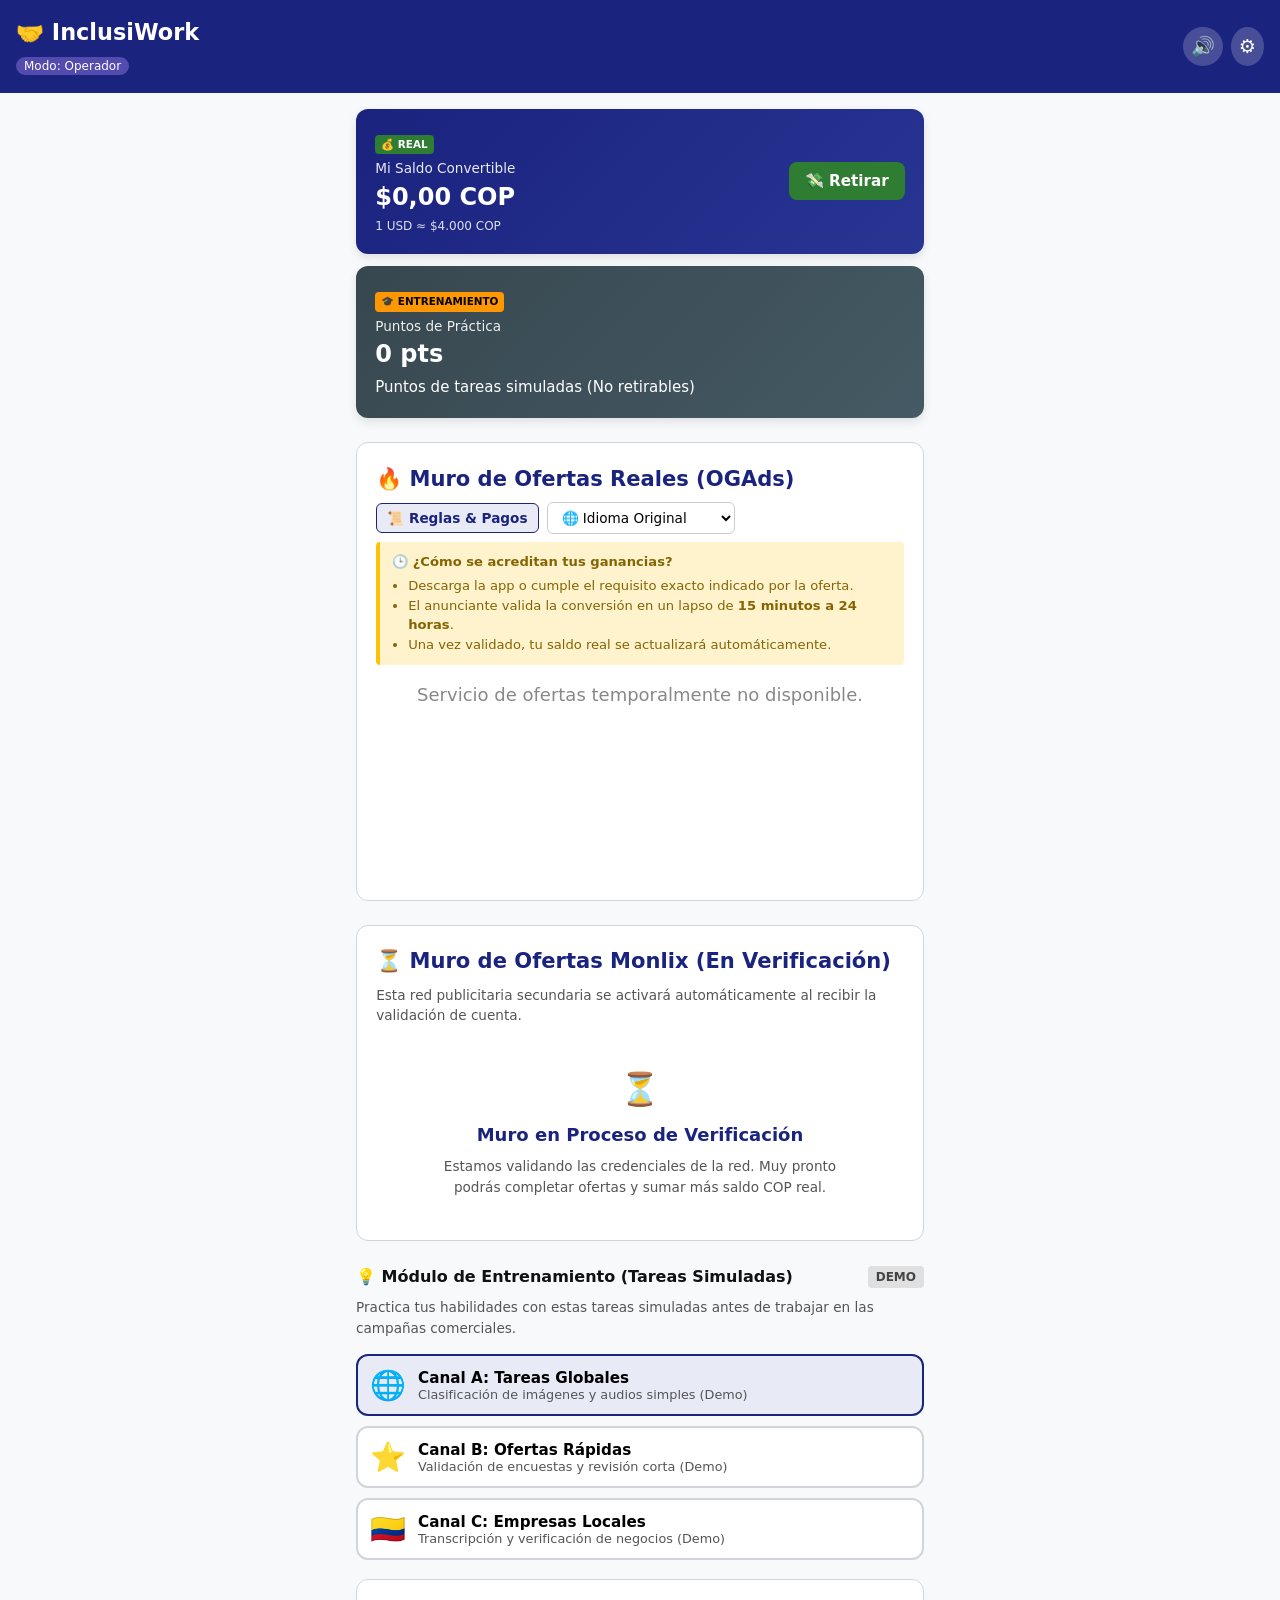
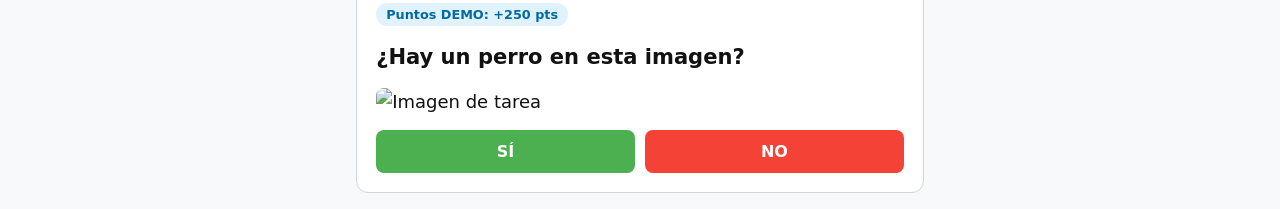
==== commit b12a65df: "Actualizar index.html" ====
--- a/index.html
+++ b/index.html
@@ -21,14 +21,16 @@
                     class="icon-btn"
                     title="Lector de Voz"
                     aria-label="Activar lector de voz"
-                >🔊</button>
+                    >🔊</button
+                >
                 <button
                     id="btn-role"
                     onclick="switchUserRole()"
                     class="icon-btn"
                     title="Cambiar Modo de Usuario"
                     aria-label="Cambiar modo entre Operador y Tutor"
-                >⚙️</button>
+                    >⚙️</button
+                >
             </div>
         </header>
 
@@ -43,90 +45,193 @@
                         <h2 id="user-balance">$0.00 COP</h2>
                         <small id="trm-indicator">Cargando TRM...</small>
                     </div>
-                    <button class="btn-withdraw" onclick="openPaymentModal()">💸 Retirar</button>
+                    <button class="btn-withdraw" onclick="openPaymentModal()"
+                        >💸 Retirar</button
+                    >
                 </div>
 
                 <!-- Saldo de Práctica -->
                 <div class="wallet-card wallet-practice">
                     <div class="wallet-info">
-                        <span class="badge-type badge-demo">🎓 ENTRENAMIENTO</span>
+                        <span class="badge-type badge-demo"
+                            >🎓 ENTRENAMIENTO</span
+                        >
                         <p class="wallet-label">Puntos de Práctica</p>
                         <h2 id="user-practice-balance">0 pts</h2>
-                        <small>Puntos de tareas simuladas (No retirables)</small>
+                        <small
+                            >Puntos de tareas simuladas (No retirables)</small
+                        >
                     </div>
                 </div>
             </section>
 
             <!-- Muro de Ofertas Reales (OGAds) -->
             <section style="margin-top: 1.5rem" class="workspace-card">
-                <div style="display: flex; justify-content: space-between; align-items: center; margin-bottom: 0.5rem; flex-wrap: wrap; gap: 8px;">
-                    <h3 style="color: #1a237e; margin: 0;">🔥 Muro de Ofertas Reales (OGAds)</h3>
-                    <select id="ogads-lang-select" onchange="toggleOgadsLanguage()" style="padding: 6px 10px; border-radius: 6px; border: 1px solid #ccc; font-size: 0.85rem; background: #fff; cursor: pointer;">
-                        <option value="original">🌐 Idioma Original</option>
-                        <option value="es">🇪🇸 Traducir a Español</option>
-                    </select>
-                </div>
-                <p style="font-size: 0.85rem; color: #555; margin-bottom: 1rem">
-                    Completa estas ofertas verificadas para abonar ganancias reales a tu cuenta en tiempo real. Los pagos se calculan automáticamente según la TRM del dólar.
-                </p>
-
-                <div id="ogads-offerwall-container" style="width: 100%; min-height: 200px">
-                    <p style="text-align: center; color: #666; padding: 2rem">Cargando ofertas en tiempo real...</p>
+                <div
+                    style="
+                        display: flex;
+                        justify-content: space-between;
+                        align-items: center;
+                        margin-bottom: 0.5rem;
+                        flex-wrap: wrap;
+                        gap: 8px;
+                    "
+                >
+                    <h3 style="color: #1a237e; margin: 0"
+                        >🔥 Muro de Ofertas Reales (OGAds)</h3
+                    >
+                    <div style="display: flex; gap: 8px; align-items: center;">
+                        <button 
+                            onclick="openTermsModal()" 
+                            style="padding: 6px 10px; border-radius: 6px; border: 1px solid #1a237e; background: #e8eaf6; color: #1a237e; font-size: 0.85rem; font-weight: bold; cursor: pointer;"
+                        >
+                            📜 Reglas & Pagos
+                        </button>
+                        <select
+                            id="ogads-lang-select"
+                            onchange="toggleOgadsLanguage()"
+                            style="
+                                padding: 6px 10px;
+                                border-radius: 6px;
+                                border: 1px solid #ccc;
+                                font-size: 0.85rem;
+                                background: #fff;
+                                cursor: pointer;
+                            "
+                        >
+                            <option value="original">🌐 Idioma Original</option>
+                            <option value="es">🇪🇸 Traducir a Español</option>
+                        </select>
+                    </div>
+                </div>
+
+                <!-- Banner Informativo de Tiempos y Proceso -->
+                <div style="background: #fff3cd; border-left: 4px solid #ffc107; color: #856404; padding: 10px 12px; border-radius: 4px; font-size: 0.82rem; margin-bottom: 1rem;">
+                    <strong>🕒 ¿Cómo se acreditan tus ganancias?</strong>
+                    <ul style="margin: 4px 0 0 16px; padding: 0;">
+                        <li>Descarga la app o cumple el requisito exacto indicado por la oferta.</li>
+                        <li>El anunciante valida la conversión en un lapso de <strong>15 minutos a 24 horas</strong>.</li>
+                        <li>Una vez validado, tu saldo real se actualizará automáticamente.</li>
+                    </ul>
+                </div>
+
+                <div
+                    id="ogads-offerwall-container"
+                    style="width: 100%; min-height: 200px"
+                >
+                    <p style="text-align: center; color: #666; padding: 2rem"
+                        >Cargando ofertas en tiempo real...</p
+                    >
                 </div>
             </section>
 
             <!-- Muro de Ofertas Monlix -->
             <section style="margin-top: 1.5rem" class="workspace-card">
-                <h3 style="margin-bottom: 0.5rem; color: #1a237e">⏳ Muro de Ofertas Monlix (En Verificación)</h3>
+                <h3 style="margin-bottom: 0.5rem; color: #1a237e"
+                    >⏳ Muro de Ofertas Monlix (En Verificación)</h3
+                >
                 <p style="font-size: 0.85rem; color: #555; margin-bottom: 1rem">
-                    Esta red publicitaria secundaria se activará automáticamente al recibir la validación de cuenta.
+                    Esta red publicitaria secundaria se activará automáticamente
+                    al recibir la validación de cuenta.
                 </p>
 
-                <div id="monlix-offerwall-container" style="width: 100%; min-height: 150px">
-                    <p style="text-align: center; color: #666; padding: 2rem">Cargando muro de Monlix...</p>
+                <div
+                    id="monlix-offerwall-container"
+                    style="width: 100%; min-height: 150px"
+                >
+                    <p style="text-align: center; color: #666; padding: 2rem"
+                        >Cargando muro de Monlix...</p
+                    >
                 </div>
             </section>
 
             <!-- Selector de Canales de Práctica / Demostración -->
-            <section class="channels-section" style="margin-top: 1.5rem;">
-                <div style="display: flex; justify-content: space-between; align-items: center; margin-bottom: 0.5rem;">
-                    <h3 style="margin: 0;">💡 Módulo de Entrenamiento (Tareas Simuladas)</h3>
-                    <span style="background: #e0e0e0; font-size: 0.75rem; padding: 2px 8px; border-radius: 4px; font-weight: bold; color: #444;">DEMO</span>
-                </div>
-                <p style="font-size: 0.85rem; color: #555; margin-bottom: 1rem;">
-                    Practica tus habilidades con estas tareas simuladas antes de trabajar en las campañas comerciales.
+            <section class="channels-section" style="margin-top: 1.5rem">
+                <div
+                    style="
+                        display: flex;
+                        justify-content: space-between;
+                        align-items: center;
+                        margin-bottom: 0.5rem;
+                    "
+                >
+                    <h3 style="margin: 0"
+                        >💡 Módulo de Entrenamiento (Tareas Simuladas)</h3
+                    >
+                    <span
+                        style="
+                            background: #e0e0e0;
+                            font-size: 0.75rem;
+                            padding: 2px 8px;
+                            border-radius: 4px;
+                            font-weight: bold;
+                            color: #444;
+                        "
+                        >DEMO</span
+                    >
+                </div>
+                <p style="font-size: 0.85rem; color: #555; margin-bottom: 1rem">
+                    Practica tus habilidades con estas tareas simuladas antes de
+                    trabajar en las campañas comerciales.
                 </p>
                 <div class="channels-grid">
-                    <button class="channel-card active" onclick="selectChannel('api')" id="chan-api">
+                    <button
+                        class="channel-card active"
+                        onclick="selectChannel('api')"
+                        id="chan-api"
+                    >
                         <span class="chan-icon">🌐</span>
                         <div class="chan-text">
                             <strong>Canal A: Tareas Globales</strong>
-                            <small>Clasificación de imágenes y audios simples (Demo)</small>
+                            <small
+                                >Clasificación de imágenes y audios simples
+                                (Demo)</small
+                            >
                         </div>
                     </button>
 
-                    <button class="channel-card" onclick="selectChannel('sdk')" id="chan-sdk">
+                    <button
+                        class="channel-card"
+                        onclick="selectChannel('sdk')"
+                        id="chan-sdk"
+                    >
                         <span class="chan-icon">⭐</span>
                         <div class="chan-text">
                             <strong>Canal B: Ofertas Rápidas</strong>
-                            <small>Validación de encuestas y revisión corta (Demo)</small>
+                            <small
+                                >Validación de encuestas y revisión corta
+                                (Demo)</small
+                            >
                         </div>
                     </button>
 
-                    <button class="channel-card" onclick="selectChannel('b2b')" id="chan-b2b">
+                    <button
+                        class="channel-card"
+                        onclick="selectChannel('b2b')"
+                        id="chan-b2b"
+                    >
                         <span class="chan-icon">🇨🇴</span>
                         <div class="chan-text">
                             <strong>Canal C: Empresas Locales</strong>
-                            <small>Transcripción y verificación de negocios (Demo)</small>
+                            <small
+                                >Transcripción y verificación de negocios
+                                (Demo)</small
+                            >
                         </div>
                     </button>
                 </div>
             </section>
 
             <!-- Área Dinámica de Práctica -->
-            <section id="task-workspace" class="workspace-card" style="margin-top: 1rem;">
+            <section
+                id="task-workspace"
+                class="workspace-card"
+                style="margin-top: 1rem"
+            >
                 <div id="task-content">
-                    <p style="text-align: center; color: var(--subtext-color)">Cargando espacio de práctica...</p>
+                    <p style="text-align: center; color: var(--subtext-color)"
+                        >Cargando espacio de práctica...</p
+                    >
                 </div>
             </section>
         </main>
@@ -137,15 +242,52 @@
                 <h3>Retirar mis Ganancias</h3>
                 <p>Selecciona tu billetera o método de pago local:</p>
                 <div class="pay-methods-grid">
-                    <button class="pay-btn" onclick="requestWithdrawal('Nequi')">📱 Nequi</button>
-                    <button class="pay-btn" onclick="requestWithdrawal('Daviplata')">🔴 Daviplata</button>
-                    <button class="pay-btn" onclick="requestWithdrawal('Binance')">🟡 Binance Pay</button>
-                </div>
-                <button class="btn-close" onclick="closePaymentModal()">Cerrar</button>
+                    <button class="pay-btn" onclick="requestWithdrawal('Nequi')"
+                        >📱 Nequi</button
+                    >
+                    <button
+                        class="pay-btn"
+                        onclick="requestWithdrawal('Daviplata')"
+                        >🔴 Daviplata</button
+                    >
+                    <button
+                        class="pay-btn"
+                        onclick="requestWithdrawal('Binance')"
+                        >🟡 Binance Pay</button
+                    >
+                </div>
+                <button class="btn-close" onclick="closePaymentModal()"
+                    >Cerrar</button
+                >
             </div>
         </div>
 
-        <script src="js/app.js?v=1.1"></script>
+        <!-- Modal de Términos y Condiciones / Políticas de Retiro -->
+        <div id="terms-modal" class="modal hidden">
+            <div class="modal-content" style="max-width: 500px; text-align: left;">
+                <h3 style="color: #1a237e; margin-bottom: 0.5rem;">📜 Reglas y Políticas de Retiro</h3>
+                <div style="max-height: 300px; overflow-y: auto; font-size: 0.85rem; color: #333; line-height: 1.4; padding-right: 8px;">
+                    <h4 style="margin: 8px 0 4px; color: #1a237e;">1. Acreditación de Ganancias</h4>
+                    <p>Las ofertas reales son patrocinadas por anunciantes de redes asociadas (como OGAds y Monlix). InclusiWork valida el saldo automáticamente a través de sistemas informáticos (Webhooks) al recibir la confirmación de la marca.</p>
+
+                    <h4 style="margin: 8px 0 4px; color: #1a237e;">2. Tiempos de Reflejo</h4>
+                    <p>Descargar una app o completar una encuesta puede tardar entre <strong>15 minutos y 24 horas</strong> en ser procesado por los servidores del anunciante. Recomendamos mantener la app instalada y usarla durante al menos 2 minutos tras la descarga.</p>
+
+                    <h4 style="margin: 8px 0 4px; color: #1a237e;">3. Condiciones de Retiro</h4>
+                    <ul>
+                        <li><strong>Monto mínimo de retiro:</strong> $10.000,00 COP.</li>
+                        <li><strong>Medios de pago:</strong> Nequi, Daviplata y Binance Pay.</li>
+                        <li><strong>Tiempo de procesamiento:</strong> Los retiros solicitados se transfieren manualmente en un plazo de 24 a 48 horas hábiles tras la verificación de seguridad.</li>
+                    </ul>
+
+                    <h4 style="margin: 8px 0 4px; color: #1a237e;">4. Políticas Antifraude</h4>
+                    <p>Queda estrictamente prohibido el uso de VPNs, proxies, emuladores o automatizaciones. Cualquier comportamiento sospechoso causará la cancelación del saldo y la suspensión permanente del operador.</p>
+                </div>
+                <button class="btn-close" onclick="closeTermsModal()" style="margin-top: 1rem; width: 100%; padding: 10px; background: #1a237e; color: white; border: none; border-radius: 6px; cursor: pointer; font-weight: bold;">Entendido</button>
+            </div>
+        </div>
+
+        <script src="js/app.js?v=1.2"></script>
         <script src="js/tasks_engine.js?v=1.1"></script>
     </body>
 </html>
--- a/css/styles.css
+++ b/css/styles.css
@@ -20,7 +20,7 @@
 body {
     background-color: var(--bg-color);
     color: var(--text-color);
-    font-size: 18px; /* Tamaño de letra aumentado para accesibilidad */
+    font-size: 18px;
     line-height: 1.5;
 }
 
@@ -65,26 +65,62 @@
     padding: 1rem;
 }
 
+/* CARDS DE SALDO SEPARADAS */
+.wallet-container {
+    display: flex;
+    flex-direction: column;
+    gap: 12px;
+    margin-bottom: 1.2rem;
+}
+
 .wallet-card {
+    padding: 1.2rem;
+    border-radius: var(--radius);
+    display: flex;
+    justify-content: space-between;
+    align-items: center;
+    box-shadow: 0 4px 10px rgba(0, 0, 0, 0.1);
+    position: relative;
+    overflow: hidden;
+}
+
+.wallet-real {
     background: linear-gradient(135deg, #1a237e, #283593);
     color: white;
-    padding: 1.2rem;
-    border-radius: var(--radius);
-    display: flex;
-    justify-content: space-between;
-    align-items: center;
-    margin-bottom: 1.2rem;
-    box-shadow: 0 4px 10px rgba(0, 0, 0, 0.15);
-}
+}
+
+.wallet-practice {
+    background: linear-gradient(135deg, #37474f, #455a64);
+    color: white;
+}
+
+.badge-type {
+    font-size: 0.65rem;
+    font-weight: bold;
+    padding: 2px 6px;
+    border-radius: 4px;
+    display: inline-block;
+    margin-bottom: 4px;
+}
+
+.badge-real { background: #2e7d32; color: #fff; }
+.badge-demo { background: #ff9800; color: #000; }
 
 .wallet-label {
     font-size: 0.85rem;
     opacity: 0.9;
 }
 
-#user-balance {
-    font-size: 1.6rem;
-    font-weight: bold;
+#user-balance, #user-practice-balance {
+    font-size: 1.5rem;
+    font-weight: bold;
+}
+
+#trm-indicator {
+    font-size: 0.75rem;
+    opacity: 0.85;
+    display: block;
+    margin-top: 2px;
 }
 
 .btn-withdraw {
@@ -128,29 +164,19 @@
     background-color: #e8eaf6;
 }
 
-.chan-icon {
-    font-size: 1.8rem;
-}
-
-.chan-text strong {
-    display: block;
-    font-size: 0.95rem;
-}
-
-.chan-text small {
-    color: var(--subtext-color);
-    font-size: 0.8rem;
-}
+.chan-icon { font-size: 1.8rem; }
+.chan-text strong { display: block; font-size: 0.95rem; }
+.chan-text small { color: var(--subtext-color); font-size: 0.8rem; }
 
 .workspace-card {
     background: var(--card-bg);
     padding: 1.2rem;
     border-radius: var(--radius);
     border: 1px solid var(--border-color);
-    min-height: 250px;
-}
-
-/* Modal y Pasarela de Retiros */
+    min-height: 200px;
+}
+
+/* Modales */
 .modal {
     position: fixed;
     top: 0;
@@ -164,9 +190,7 @@
     z-index: 1000;
 }
 
-.modal.hidden {
-    display: none;
-}
+.modal.hidden { display: none; }
 
 .modal-content {
     background: #ffffff;
@@ -175,7 +199,7 @@
     width: 90%;
     max-width: 400px;
     text-align: center;
-    box-shadow: 0 4px 15px rgba(0,0,0,0.3);
+    box-shadow: 0 4px 15px rgba(0, 0, 0, 0.3);
 }
 
 .pay-methods-grid {
@@ -193,12 +217,9 @@
     font-size: 16px;
     font-weight: bold;
     cursor: pointer;
-    transition: background 0.2s;
-}
-
-.pay-btn:hover {
-    background: #e2e8f0;
-}
+}
+
+.pay-btn:hover { background: #e2e8f0; }
 
 .btn-close {
     background: #ef4444;
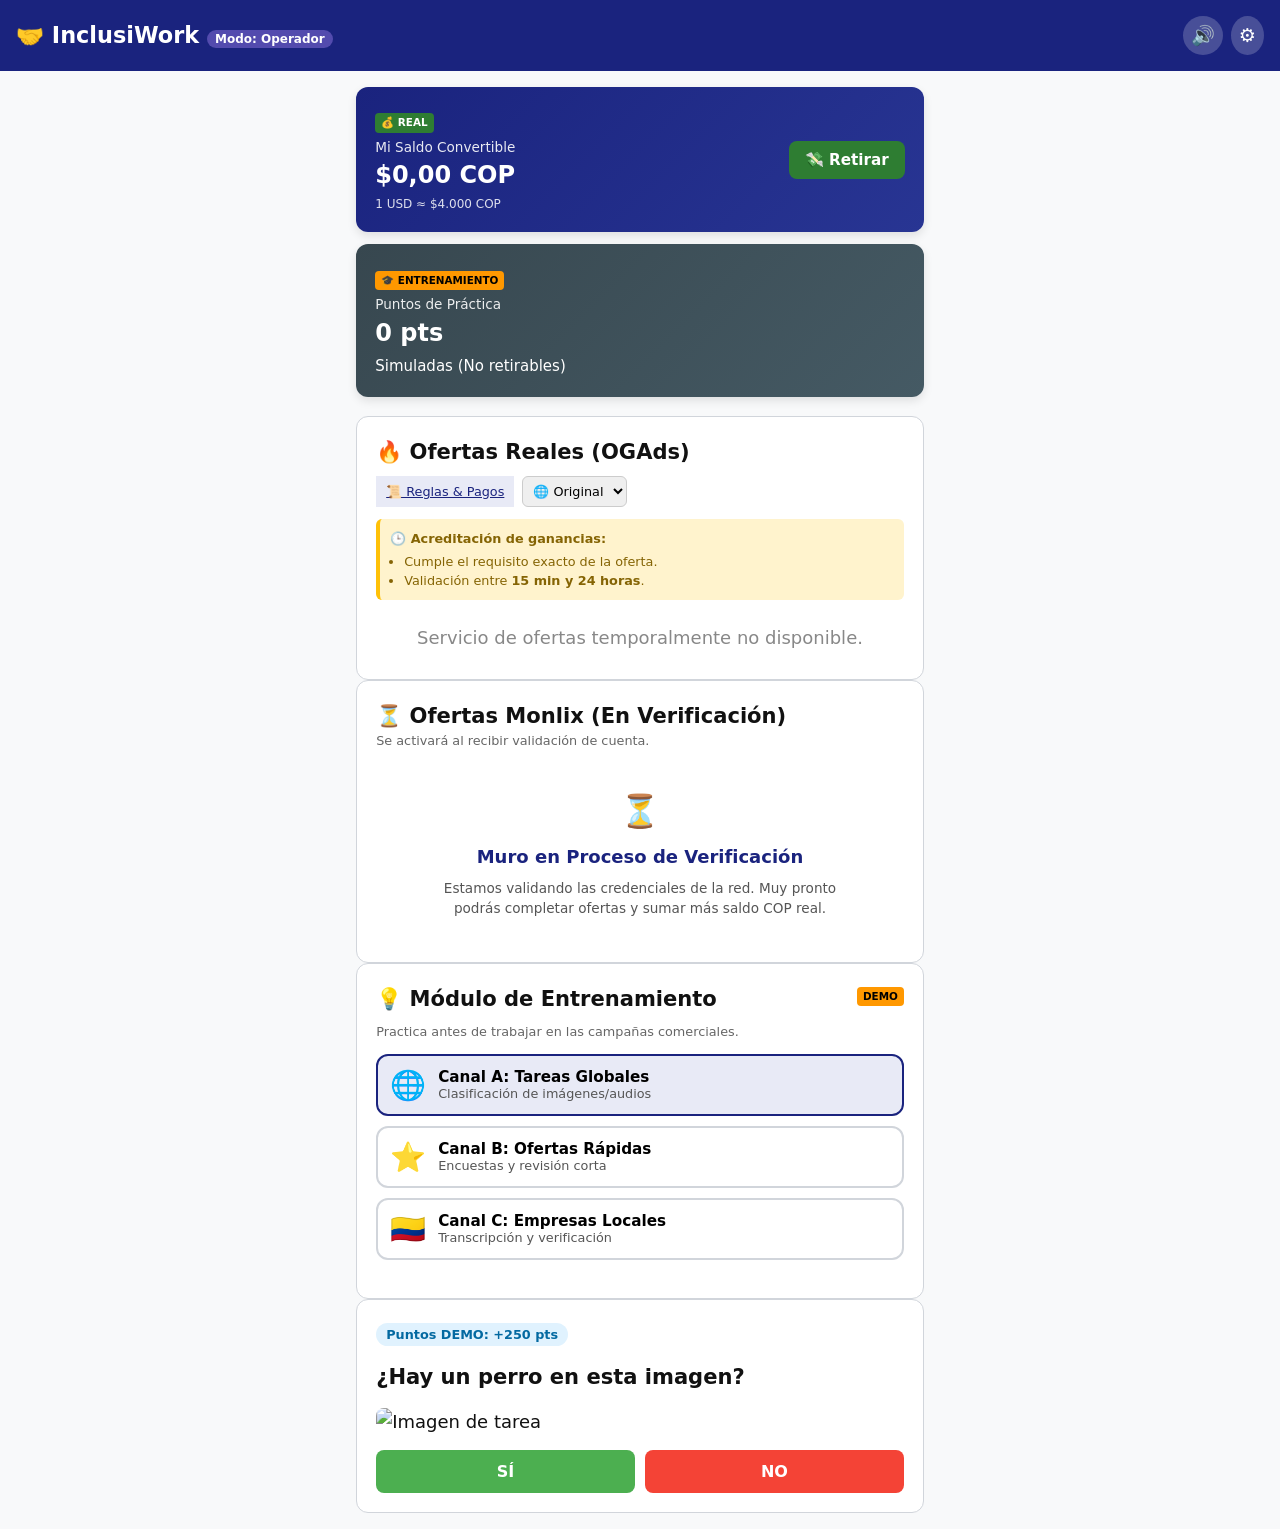
==== commit eb9fd501: "Actualizar index.html" ====
--- a/index.html
+++ b/index.html
@@ -5,14 +5,18 @@
         <meta name="viewport" content="width=device-width, initial-scale=1.0" />
         <meta name="theme-color" content="#1a237e" />
         <title>InclusiWork - Microtareas e Ingresos</title>
-        <link rel="stylesheet" href="css/styles.css?v=1.1" />
+        <link rel="stylesheet" href="css/styles.css?v=1.2" />
         <link rel="manifest" href="manifest.json" />
     </head>
     <body>
         <header class="navbar">
             <div class="logo-area">
-                <h1>🤝 InclusiWork</h1>
-                <span id="role-indicator" class="role-badge">Modo: Operador</span>
+                <h1
+                    >🤝 InclusiWork
+                    <span id="role-indicator" class="role-badge"
+                        >Modo: Operador</span
+                    ></h1
+                >
             </div>
             <div class="actions-area">
                 <button
@@ -27,7 +31,7 @@
                     id="btn-role"
                     onclick="switchUserRole()"
                     class="icon-btn"
-                    title="Cambiar Modo de Usuario"
+                    title="Cambiar Modo"
                     aria-label="Cambiar modo entre Operador y Tutor"
                     >⚙️</button
                 >
@@ -35,9 +39,8 @@
         </header>
 
         <main class="container">
-            <!-- Balances Diferenciados -->
+            <!-- Balances -->
             <section class="wallet-container">
-                <!-- Saldo Real -->
                 <div class="wallet-card wallet-real">
                     <div class="wallet-info">
                         <span class="badge-type badge-real">💰 REAL</span>
@@ -50,7 +53,6 @@
                     >
                 </div>
 
-                <!-- Saldo de Práctica -->
                 <div class="wallet-card wallet-practice">
                     <div class="wallet-info">
                         <span class="badge-type badge-demo"
@@ -58,122 +60,151 @@
                         >
                         <p class="wallet-label">Puntos de Práctica</p>
                         <h2 id="user-practice-balance">0 pts</h2>
-                        <small
-                            >Puntos de tareas simuladas (No retirables)</small
+                        <small>Simuladas (No retirables)</small>
+                    </div>
+                </div>
+            </section>
+
+            <!-- Muro OGAds -->
+            <section class="workspace-card">
+                <div
+                    style="
+                        display: flex;
+                        justify-content: space-between;
+                        align-items: center;
+                        margin-bottom: 0.75rem;
+                        flex-wrap: wrap;
+                        gap: 8px;
+                    "
+                >
+                    <h3 style="margin: 0">🔥 Ofertas Reales (OGAds)</h3>
+                    <div style="display: flex; gap: 8px">
+                        <a
+                            href="ayuda.html"
+                            class="boton-navegacion"
+                            style="
+                                padding: 6px 10px;
+                                font-size: 0.8rem;
+                                background: #e8eaf6;
+                                color: #1a237e;
+                                border-color: #1a237e;
+                            "
+                            >📜 Reglas & Pagos</a
                         >
+                        <select
+                            id="ogads-lang-select"
+                            onchange="toggleOgadsLanguage()"
+                            style="
+                                padding: 6px;
+                                border-radius: 6px;
+                                border: 1px solid #ccc;
+                                font-size: 0.8rem;
+                            "
+                        >
+                            <option value="original">🌐 Original</option>
+                            <option value="es">🇪🇸 Español</option>
+                        </select>
                     </div>
                 </div>
-            </section>
-
-            <!-- Muro de Ofertas Reales (OGAds) -->
-            <section style="margin-top: 1.5rem" class="workspace-card">
+
+                <div
+                    style="
+                        background: #fff3cd;
+                        border-left: 4px solid #ffc107;
+                        color: #856404;
+                        padding: 10px;
+                        border-radius: 6px;
+                        font-size: 0.8rem;
+                        margin-bottom: 1rem;
+                    "
+                >
+                    <strong>🕒 Acreditación de ganancias:</strong>
+                    <ul style="margin: 4px 0 0 14px; padding: 0">
+                        <li>Cumple el requisito exacto de la oferta.</li>
+                        <li
+                            >Validación entre
+                            <strong>15 min y 24 horas</strong>.</li
+                        >
+                    </ul>
+                </div>
+
+                <div
+                    id="ogads-offerwall-container"
+                    style="text-align: center; padding: 0.5rem 0"
+                >
+                    <p
+                        style="
+                            margin-bottom: 0.75rem;
+                            color: #555;
+                            font-size: 0.85rem;
+                        "
+                        >Instala aplicaciones para acumular saldo real.</p
+                    >
+                    <button
+                        id="btn-open-offerwall"
+                        onclick="abrirOfferwall()"
+                        style="
+                            padding: 10px 20px;
+                            background: #1a237e;
+                            color: white;
+                            border: none;
+                            border-radius: 8px;
+                            font-weight: bold;
+                            cursor: pointer;
+                        "
+                        >🚀 Ver Ofertas Disponibles</button
+                    >
+                </div>
+            </section>
+
+            <!-- Muro Monlix -->
+            <section class="workspace-card">
+                <h3 style="margin-top: 0"
+                    >⏳ Ofertas Monlix (En Verificación)</h3
+                >
+                <p
+                    style="
+                        font-size: 0.8rem;
+                        color: #666;
+                        margin-bottom: 0.75rem;
+                    "
+                    >Se activará al recibir validación de cuenta.</p
+                >
+                <div id="monlix-offerwall-container" style="min-height: 80px">
+                    <p
+                        style="
+                            text-align: center;
+                            color: #666;
+                            padding: 1rem;
+                            font-size: 0.85rem;
+                        "
+                        >Cargando muro de Monlix...</p
+                    >
+                </div>
+            </section>
+
+            <!-- Módulo Entrenamiento -->
+            <section class="workspace-card">
                 <div
                     style="
                         display: flex;
                         justify-content: space-between;
                         align-items: center;
                         margin-bottom: 0.5rem;
-                        flex-wrap: wrap;
-                        gap: 8px;
-                    "
-                >
-                    <h3 style="color: #1a237e; margin: 0"
-                        >🔥 Muro de Ofertas Reales (OGAds)</h3
-                    >
-                    <div style="display: flex; gap: 8px; align-items: center;">
-                        <button 
-                            onclick="openTermsModal()" 
-                            style="padding: 6px 10px; border-radius: 6px; border: 1px solid #1a237e; background: #e8eaf6; color: #1a237e; font-size: 0.85rem; font-weight: bold; cursor: pointer;"
-                        >
-                            📜 Reglas & Pagos
-                        </button>
-                        <select
-                            id="ogads-lang-select"
-                            onchange="toggleOgadsLanguage()"
-                            style="
-                                padding: 6px 10px;
-                                border-radius: 6px;
-                                border: 1px solid #ccc;
-                                font-size: 0.85rem;
-                                background: #fff;
-                                cursor: pointer;
-                            "
-                        >
-                            <option value="original">🌐 Idioma Original</option>
-                            <option value="es">🇪🇸 Traducir a Español</option>
-                        </select>
-                    </div>
-                </div>
-
-                <!-- Banner Informativo de Tiempos y Proceso -->
-                <div style="background: #fff3cd; border-left: 4px solid #ffc107; color: #856404; padding: 10px 12px; border-radius: 4px; font-size: 0.82rem; margin-bottom: 1rem;">
-                    <strong>🕒 ¿Cómo se acreditan tus ganancias?</strong>
-                    <ul style="margin: 4px 0 0 16px; padding: 0;">
-                        <li>Descarga la app o cumple el requisito exacto indicado por la oferta.</li>
-                        <li>El anunciante valida la conversión en un lapso de <strong>15 minutos a 24 horas</strong>.</li>
-                        <li>Una vez validado, tu saldo real se actualizará automáticamente.</li>
-                    </ul>
-                </div>
-
-                <div
-                    id="ogads-offerwall-container"
-                    style="width: 100%; min-height: 200px"
-                >
-                    <p style="text-align: center; color: #666; padding: 2rem"
-                        >Cargando ofertas en tiempo real...</p
-                    >
-                </div>
-            </section>
-
-            <!-- Muro de Ofertas Monlix -->
-            <section style="margin-top: 1.5rem" class="workspace-card">
-                <h3 style="margin-bottom: 0.5rem; color: #1a237e"
-                    >⏳ Muro de Ofertas Monlix (En Verificación)</h3
-                >
-                <p style="font-size: 0.85rem; color: #555; margin-bottom: 1rem">
-                    Esta red publicitaria secundaria se activará automáticamente
-                    al recibir la validación de cuenta.
-                </p>
-
-                <div
-                    id="monlix-offerwall-container"
-                    style="width: 100%; min-height: 150px"
-                >
-                    <p style="text-align: center; color: #666; padding: 2rem"
-                        >Cargando muro de Monlix...</p
-                    >
-                </div>
-            </section>
-
-            <!-- Selector de Canales de Práctica / Demostración -->
-            <section class="channels-section" style="margin-top: 1.5rem">
-                <div
-                    style="
-                        display: flex;
-                        justify-content: space-between;
-                        align-items: center;
-                        margin-bottom: 0.5rem;
-                    "
-                >
-                    <h3 style="margin: 0"
-                        >💡 Módulo de Entrenamiento (Tareas Simuladas)</h3
-                    >
-                    <span
-                        style="
-                            background: #e0e0e0;
-                            font-size: 0.75rem;
-                            padding: 2px 8px;
-                            border-radius: 4px;
-                            font-weight: bold;
-                            color: #444;
-                        "
-                        >DEMO</span
-                    >
-                </div>
-                <p style="font-size: 0.85rem; color: #555; margin-bottom: 1rem">
-                    Practica tus habilidades con estas tareas simuladas antes de
-                    trabajar en las campañas comerciales.
-                </p>
+                    "
+                >
+                    <h3 style="margin: 0">💡 Módulo de Entrenamiento</h3>
+                    <span class="badge-type badge-demo">DEMO</span>
+                </div>
+                <p
+                    style="
+                        font-size: 0.8rem;
+                        color: #666;
+                        margin-bottom: 0.75rem;
+                    "
+                    >Practica antes de trabajar en las campañas comerciales.</p
+                >
+
                 <div class="channels-grid">
                     <button
                         class="channel-card active"
@@ -183,10 +214,7 @@
                         <span class="chan-icon">🌐</span>
                         <div class="chan-text">
                             <strong>Canal A: Tareas Globales</strong>
-                            <small
-                                >Clasificación de imágenes y audios simples
-                                (Demo)</small
-                            >
+                            <small>Clasificación de imágenes/audios</small>
                         </div>
                     </button>
 
@@ -198,10 +226,7 @@
                         <span class="chan-icon">⭐</span>
                         <div class="chan-text">
                             <strong>Canal B: Ofertas Rápidas</strong>
-                            <small
-                                >Validación de encuestas y revisión corta
-                                (Demo)</small
-                            >
+                            <small>Encuestas y revisión corta</small>
                         </div>
                     </button>
 
@@ -213,23 +238,21 @@
                         <span class="chan-icon">🇨🇴</span>
                         <div class="chan-text">
                             <strong>Canal C: Empresas Locales</strong>
-                            <small
-                                >Transcripción y verificación de negocios
-                                (Demo)</small
-                            >
+                            <small>Transcripción y verificación</small>
                         </div>
                     </button>
                 </div>
             </section>
 
-            <!-- Área Dinámica de Práctica -->
-            <section
-                id="task-workspace"
-                class="workspace-card"
-                style="margin-top: 1rem"
-            >
+            <!-- Área de Tareas Dinámica -->
+            <section id="task-workspace" class="workspace-card">
                 <div id="task-content">
-                    <p style="text-align: center; color: var(--subtext-color)"
+                    <p
+                        style="
+                            text-align: center;
+                            color: var(--subtext-color);
+                            font-size: 0.85rem;
+                        "
                         >Cargando espacio de práctica...</p
                     >
                 </div>
@@ -239,8 +262,10 @@
         <!-- Modal de Retiro -->
         <div id="payment-modal" class="modal hidden">
             <div class="modal-content">
-                <h3>Retirar mis Ganancias</h3>
-                <p>Selecciona tu billetera o método de pago local:</p>
+                <h3>Retirar Ganancias</h3>
+                <p style="font-size: 0.85rem; color: #555; margin-top: 4px"
+                    >Selecciona tu método de pago local:</p
+                >
                 <div class="pay-methods-grid">
                     <button class="pay-btn" onclick="requestWithdrawal('Nequi')"
                         >📱 Nequi</button
@@ -262,31 +287,17 @@
             </div>
         </div>
 
-        <!-- Modal de Términos y Condiciones / Políticas de Retiro -->
-        <div id="terms-modal" class="modal hidden">
-            <div class="modal-content" style="max-width: 500px; text-align: left;">
-                <h3 style="color: #1a237e; margin-bottom: 0.5rem;">📜 Reglas y Políticas de Retiro</h3>
-                <div style="max-height: 300px; overflow-y: auto; font-size: 0.85rem; color: #333; line-height: 1.4; padding-right: 8px;">
-                    <h4 style="margin: 8px 0 4px; color: #1a237e;">1. Acreditación de Ganancias</h4>
-                    <p>Las ofertas reales son patrocinadas por anunciantes de redes asociadas (como OGAds y Monlix). InclusiWork valida el saldo automáticamente a través de sistemas informáticos (Webhooks) al recibir la confirmación de la marca.</p>
-
-                    <h4 style="margin: 8px 0 4px; color: #1a237e;">2. Tiempos de Reflejo</h4>
-                    <p>Descargar una app o completar una encuesta puede tardar entre <strong>15 minutos y 24 horas</strong> en ser procesado por los servidores del anunciante. Recomendamos mantener la app instalada y usarla durante al menos 2 minutos tras la descarga.</p>
-
-                    <h4 style="margin: 8px 0 4px; color: #1a237e;">3. Condiciones de Retiro</h4>
-                    <ul>
-                        <li><strong>Monto mínimo de retiro:</strong> $10.000,00 COP.</li>
-                        <li><strong>Medios de pago:</strong> Nequi, Daviplata y Binance Pay.</li>
-                        <li><strong>Tiempo de procesamiento:</strong> Los retiros solicitados se transfieren manualmente en un plazo de 24 a 48 horas hábiles tras la verificación de seguridad.</li>
-                    </ul>
-
-                    <h4 style="margin: 8px 0 4px; color: #1a237e;">4. Políticas Antifraude</h4>
-                    <p>Queda estrictamente prohibido el uso de VPNs, proxies, emuladores o automatizaciones. Cualquier comportamiento sospechoso causará la cancelación del saldo y la suspensión permanente del operador.</p>
-                </div>
-                <button class="btn-close" onclick="closeTermsModal()" style="margin-top: 1rem; width: 100%; padding: 10px; background: #1a237e; color: white; border: none; border-radius: 6px; cursor: pointer; font-weight: bold;">Entendido</button>
-            </div>
-        </div>
-
+        <script>
+            const usuarioActual = { id: "demo_user", nombre: "Carlos López" };
+            function abrirOfferwall() {
+                const baseUrl =
+                    "https://www.verifysuper.com/cl/v/TU_OFFERWALL_ID";
+                window.open(
+                    `${baseUrl}?subid=${encodeURIComponent(usuarioActual.id)}`,
+                    "_blank"
+                );
+            }
+        </script>
         <script src="js/app.js?v=1.2"></script>
         <script src="js/tasks_engine.js?v=1.1"></script>
     </body>
